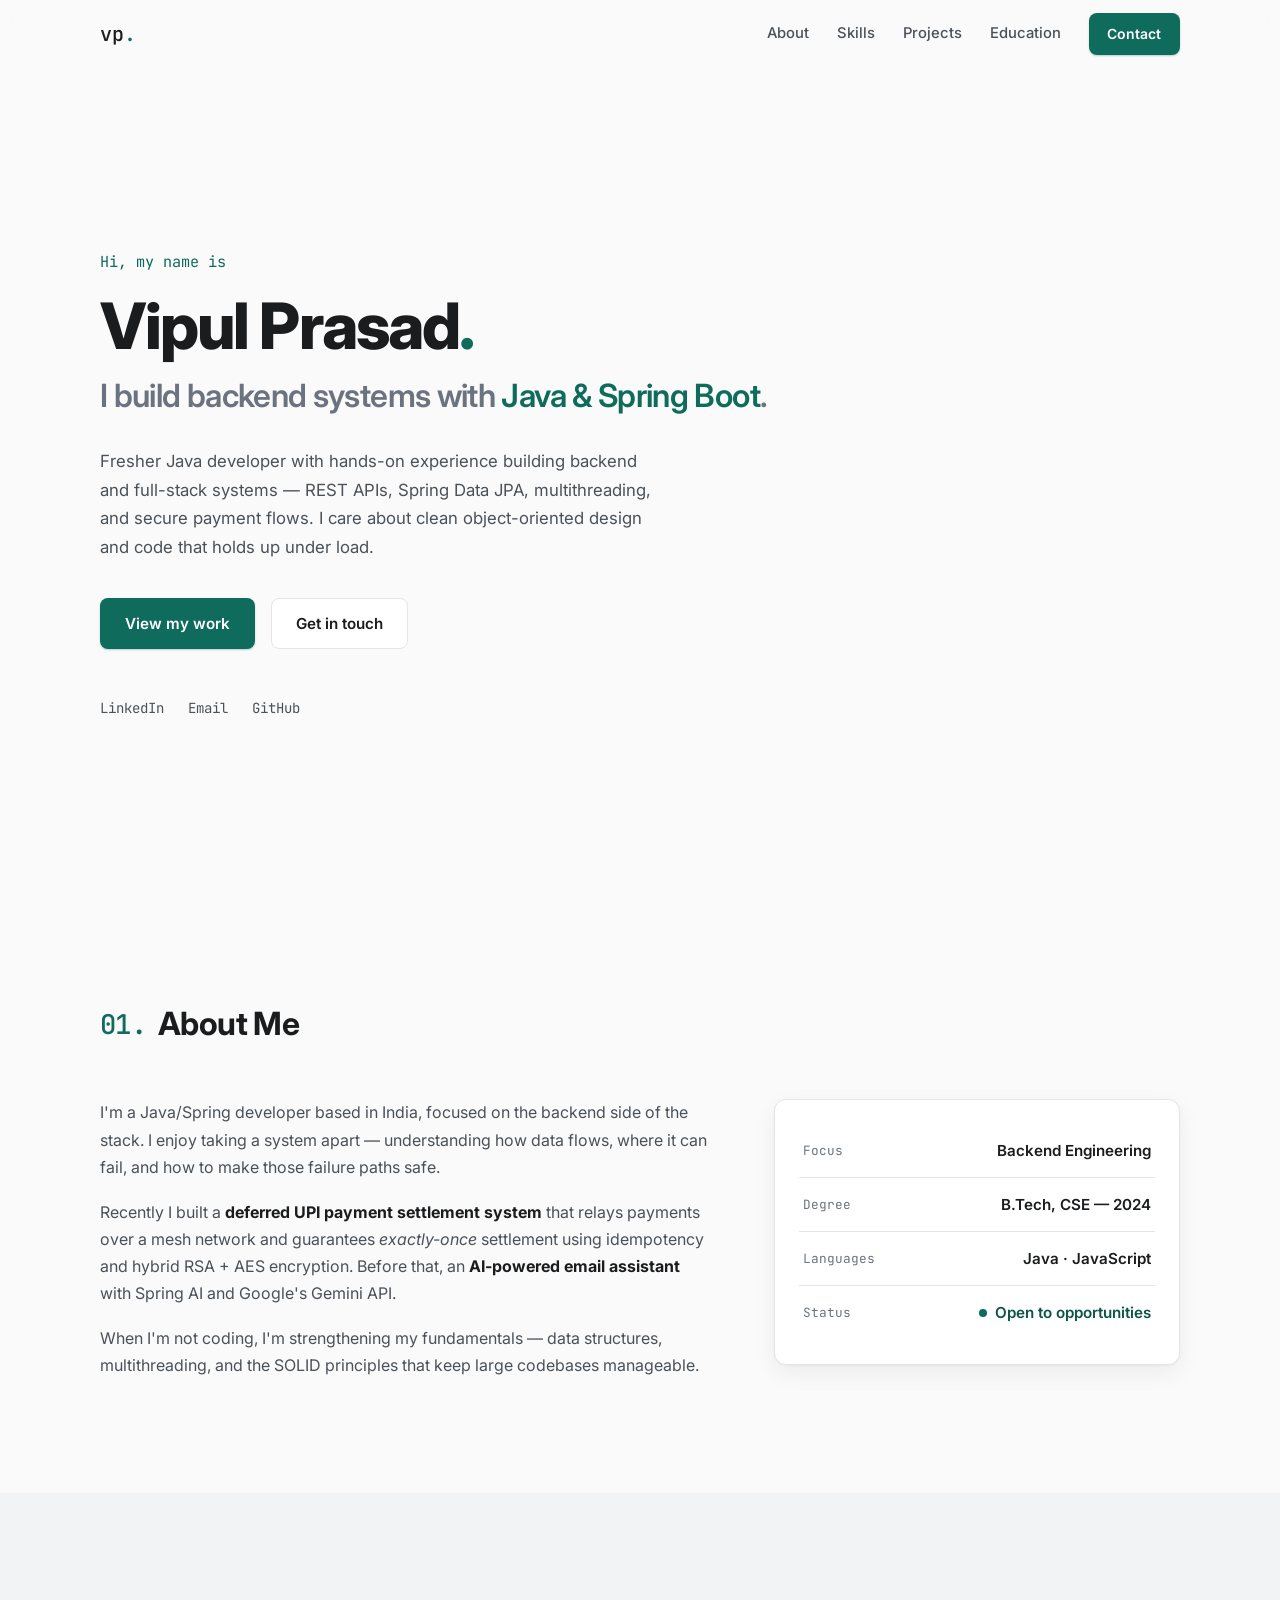
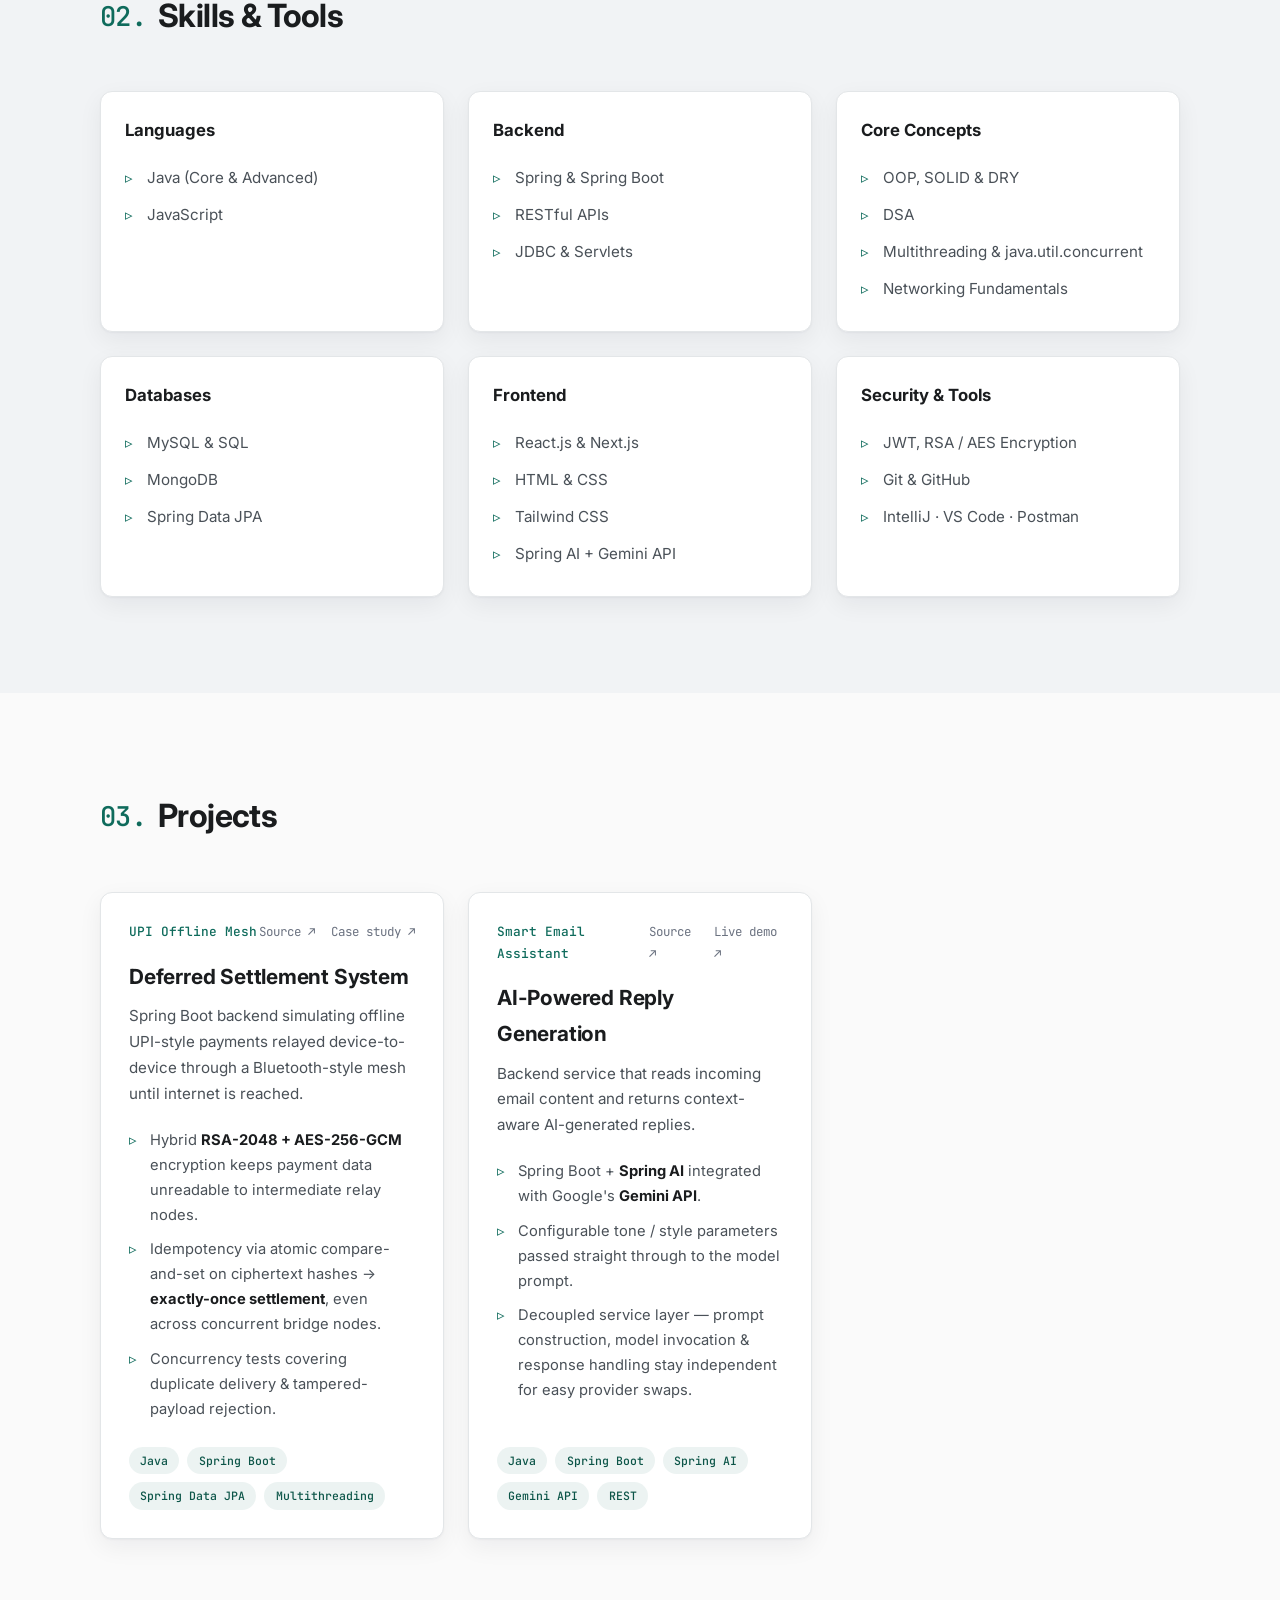
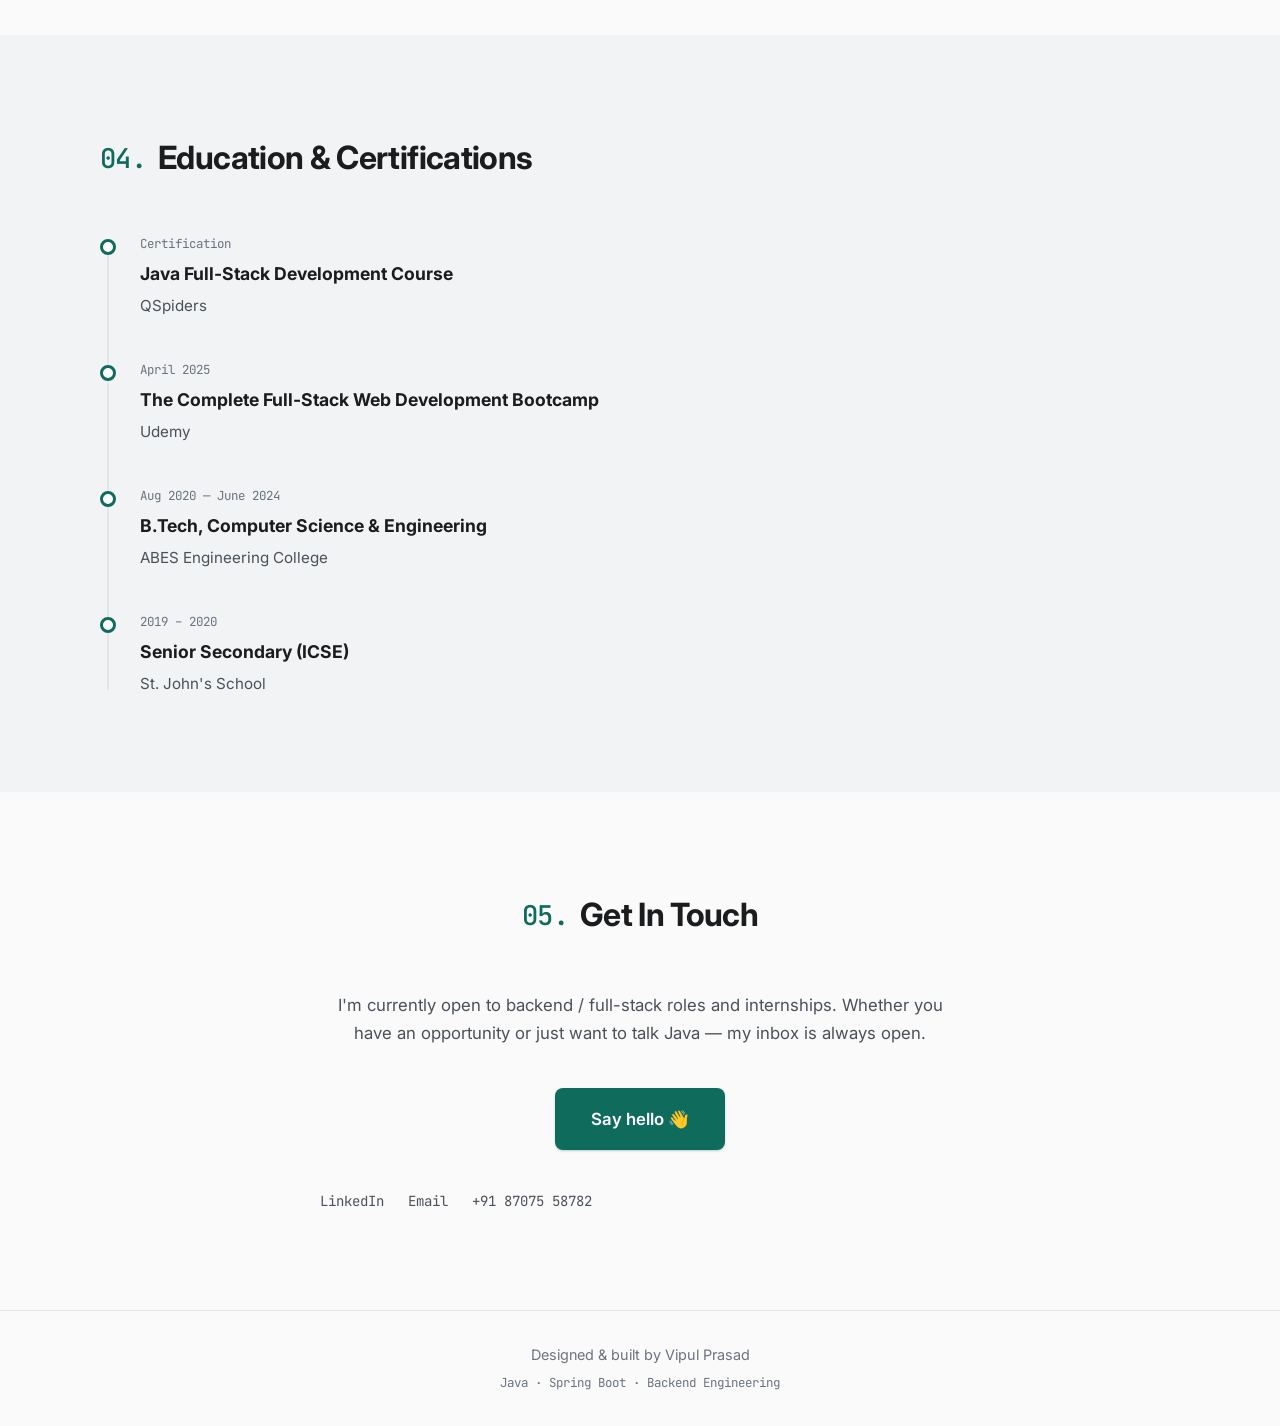
==== index.html @ 83b2abf5 "Initial portfolio: minimal personal site for Vipul Prasad Static site with hero, about, skills, proj" ====
<!DOCTYPE html>
<html lang="en">
<head>
  <meta charset="UTF-8" />
  <meta name="viewport" content="width=device-width, initial-scale=1.0" />
  <title>Vipul Prasad — Java & Spring Boot Developer</title>
  <meta name="description" content="Portfolio of Vipul Prasad, a Java/Spring Boot developer specializing in backend systems, REST APIs, and database-backed services." />

  <!-- Open Graph (nice link previews when you share your site) -->
  <meta property="og:title" content="Vipul Prasad — Java & Spring Boot Developer" />
  <meta property="og:description" content="Backend developer building Java, Spring Boot & REST API systems." />
  <meta property="og:type" content="website" />

  <link rel="preconnect" href="https://fonts.googleapis.com" />
  <link rel="preconnect" href="https://fonts.gstatic.com" crossorigin />
  <link href="https://fonts.googleapis.com/css2?family=Inter:wght@400;500;600;700;800&family=JetBrains+Mono:wght@400;500&display=swap" rel="stylesheet" />
  <link rel="stylesheet" href="styles.css" />
</head>
<body>

  <!-- ============ NAVBAR ============ -->
  <header class="navbar" id="navbar">
    <div class="container nav-inner">
      <a href="#home" class="logo">vp<span class="logo-dot">.</span></a>
      <nav class="nav-links" id="nav-links">
        <a href="#about">About</a>
        <a href="#skills">Skills</a>
        <a href="#projects">Projects</a>
        <a href="#education">Education</a>
        <a href="#contact" class="btn btn-sm btn-primary">Contact</a>
      </nav>
      <button class="nav-toggle" id="nav-toggle" aria-label="Toggle menu" aria-expanded="false">
        <span></span><span></span><span></span>
      </button>
    </div>
  </header>

  <main>
    <!-- ============ HERO ============ -->
    <section class="hero" id="home">
      <div class="container hero-inner">
        <p class="hero-eyebrow reveal">Hi, my name is</p>
        <h1 class="reveal">Vipul Prasad<span class="accent">.</span></h1>
        <h2 class="hero-sub reveal">I build backend systems with <span class="accent">Java &amp; Spring Boot</span>.</h2>
        <p class="hero-desc reveal">
          Fresher Java developer with hands-on experience building backend and full-stack systems —
          REST APIs, Spring Data JPA, multithreading, and secure payment flows.
          I care about clean object-oriented design and code that holds up under load.
        </p>
        <div class="hero-cta reveal">
          <a href="#projects" class="btn btn-primary">View my work</a>
          <a href="#contact" class="btn btn-outline">Get in touch</a>
        </div>
        <div class="hero-links reveal">
          <a href="https://linkedin.com/in/vipu1prasad" target="_blank" rel="noopener" aria-label="LinkedIn">LinkedIn</a>
          <a href="mailto:vipulprasad108@gmail.com" aria-label="Email">Email</a>
          <a href="https://github.com/" target="_blank" rel="noopener" aria-label="GitHub">GitHub</a>
        </div>
      </div>
    </section>

    <!-- ============ ABOUT ============ -->
    <section class="section" id="about">
      <div class="container">
        <h2 class="section-title reveal"><span class="section-num">01.</span> About Me</h2>
        <div class="about-grid">
          <div class="reveal">
            <p>
              I'm a Java/Spring developer based in India, focused on the backend side of the stack.
              I enjoy taking a system apart — understanding how data flows, where it can fail, and
              how to make those failure paths safe.
            </p>
            <p>
              Recently I built a <strong>deferred UPI payment settlement system</strong> that relays payments
              over a mesh network and guarantees <em>exactly-once</em> settlement using idempotency and hybrid
              RSA + AES encryption. Before that, an <strong>AI-powered email assistant</strong> with Spring AI
              and Google's Gemini API.
            </p>
            <p>
              When I'm not coding, I'm strengthening my fundamentals — data structures, multithreading,
              and the SOLID principles that keep large codebases manageable.
            </p>
          </div>
          <div class="about-facts reveal">
            <div class="fact">
              <span class="fact-label">Focus</span>
              <span class="fact-value">Backend Engineering</span>
            </div>
            <div class="fact">
              <span class="fact-label">Degree</span>
              <span class="fact-value">B.Tech, CSE — 2024</span>
            </div>
            <div class="fact">
              <span class="fact-label">Languages</span>
              <span class="fact-value">Java · JavaScript</span>
            </div>
            <div class="fact">
              <span class="fact-label">Status</span>
              <span class="fact-value fact-open"><span class="dot"></span> Open to opportunities</span>
            </div>
          </div>
        </div>
      </div>
    </section>

    <!-- ============ SKILLS ============ -->
    <section class="section section-alt" id="skills">
      <div class="container">
        <h2 class="section-title reveal"><span class="section-num">02.</span> Skills &amp; Tools</h2>
        <div class="skills-grid">
          <div class="skill-card reveal">
            <h3> Languages</h3>
            <ul>
              <li>Java (Core &amp; Advanced)</li>
              <li>JavaScript</li>
            </ul>
          </div>
          <div class="skill-card reveal">
            <h3> Backend</h3>
            <ul>
              <li>Spring &amp; Spring Boot</li>
              <li>RESTful APIs</li>
              <li>JDBC &amp; Servlets</li>
            </ul>
          </div>
          <div class="skill-card reveal">
            <h3> Core Concepts</h3>
            <ul>
              <li>OOP, SOLID &amp; DRY</li>
              <li>DSA</li>
              <li>Multithreading &amp; java.util.concurrent</li>
              <li>Networking Fundamentals</li>
            </ul>
          </div>
          <div class="skill-card reveal">
            <h3> Databases</h3>
            <ul>
              <li>MySQL &amp; SQL</li>
              <li>MongoDB</li>
              <li>Spring Data JPA</li>
            </ul>
          </div>
          <div class="skill-card reveal">
            <h3> Frontend</h3>
            <ul>
              <li>React.js &amp; Next.js</li>
              <li>HTML &amp; CSS</li>
              <li>Tailwind CSS</li>
              <li>Spring AI + Gemini API</li>
            </ul>
          </div>
          <div class="skill-card reveal">
            <h3> Security &amp; Tools</h3>
            <ul>
              <li>JWT, RSA / AES Encryption</li>
              <li>Git &amp; GitHub</li>
              <li>IntelliJ · VS Code · Postman</li>
            </ul>
          </div>
        </div>
      </div>
    </section>

    <!-- ============ PROJECTS ============ -->
    <section class="section" id="projects">
      <div class="container">
        <h2 class="section-title reveal"><span class="section-num">03.</span> Projects</h2>
        <div class="projects-grid">

          <article class="project-card reveal">
            <div class="project-top">
              <span class="project-folder">UPI Offline Mesh</span>
              <span class="project-links">
                <a href="https://github.com/" target="_blank" rel="noopener" aria-label="Source code">Source ↗</a>
                <a href="#" aria-label="Case study">Case study ↗</a>
              </span>
            </div>
            <h3 class="project-title">Deferred Settlement System</h3>
            <p class="project-desc">
              Spring Boot backend simulating offline UPI-style payments relayed device-to-device through a
              Bluetooth-style mesh until internet is reached.
            </p>
            <ul class="project-points">
              <li>Hybrid <strong>RSA-2048 + AES-256-GCM</strong> encryption keeps payment data unreadable to intermediate relay nodes.</li>
              <li>Idempotency via atomic compare-and-set on ciphertext hashes → <strong>exactly-once settlement</strong>, even across concurrent bridge nodes.</li>
              <li>Concurrency tests covering duplicate delivery &amp; tampered-payload rejection.</li>
            </ul>
            <div class="project-tech">
              <span>Java</span><span>Spring Boot</span><span>Spring Data JPA</span><span>Multithreading</span>
            </div>
          </article>

          <article class="project-card reveal">
            <div class="project-top">
              <span class="project-folder">Smart Email Assistant</span>
              <span class="project-links">
                <a href="https://github.com/" target="_blank" rel="noopener" aria-label="Source code">Source ↗</a>
                <a href="#" aria-label="Live demo">Live demo ↗</a>
              </span>
            </div>
            <h3 class="project-title">AI-Powered Reply Generation</h3>
            <p class="project-desc">
              Backend service that reads incoming email content and returns context-aware AI-generated replies.
            </p>
            <ul class="project-points">
              <li>Spring Boot + <strong>Spring AI</strong> integrated with Google's <strong>Gemini API</strong>.</li>
              <li>Configurable tone / style parameters passed straight through to the model prompt.</li>
              <li>Decoupled service layer — prompt construction, model invocation &amp; response handling stay independent for easy provider swaps.</li>
            </ul>
            <div class="project-tech">
              <span>Java</span><span>Spring Boot</span><span>Spring AI</span><span>Gemini API</span><span>REST</span>
            </div>
          </article>

        </div>
      </div>
    </section>

    <!-- ============ EDUCATION ============ -->
    <section class="section section-alt" id="education">
      <div class="container">
        <h2 class="section-title reveal"><span class="section-num">04.</span> Education &amp; Certifications</h2>

        <div class="timeline">
          <div class="timeline-item reveal">
            <div class="timeline-marker"></div>
            <div class="timeline-content">
              <span class="timeline-date">Certification</span>
              <h3>Java Full-Stack Development Course</h3>
              <p>QSpiders</p>
            </div>
          </div>
          <div class="timeline-item reveal">
            <div class="timeline-marker"></div>
            <div class="timeline-content">
              <span class="timeline-date">April 2025</span>
              <h3>The Complete Full-Stack Web Development Bootcamp</h3>
              <p>Udemy</p>
            </div>
          </div>
          <div class="timeline-item reveal">
            <div class="timeline-marker"></div>
            <div class="timeline-content">
              <span class="timeline-date">Aug 2020 — June 2024</span>
              <h3>B.Tech, Computer Science &amp; Engineering</h3>
              <p>ABES Engineering College</p>
            </div>
          </div>
          <div class="timeline-item reveal">
            <div class="timeline-marker"></div>
            <div class="timeline-content">
              <span class="timeline-date">2019 – 2020</span>
              <h3>Senior Secondary (ICSE)</h3>
              <p>St. John's School</p>
            </div>
          </div>
        </div>
      </div>
    </section>

    <!-- ============ CONTACT ============ -->
    <section class="section contact" id="contact">
      <div class="container contact-inner">
        <h2 class="section-title reveal"><span class="section-num">05.</span> Get In Touch</h2>
        <p class="contact-text reveal">
          I'm currently open to backend / full-stack roles and internships.
          Whether you have an opportunity or just want to talk Java — my inbox is always open.
        </p>
        <a href="mailto:vipulprasad108@gmail.com" class="btn btn-primary btn-lg reveal">Say hello 👋</a>
        <div class="hero-links reveal" style="margin-top: 2.5rem;">
          <a href="https://linkedin.com/in/vipu1prasad" target="_blank" rel="noopener">LinkedIn</a>
          <a href="mailto:vipulprasad108@gmail.com">Email</a>
          <a href="tel:+918707558782">+91 87075 58782</a>
        </div>
      </div>
    </section>
  </main>

  <!-- ============ FOOTER ============ -->
  <footer class="footer">
    <div class="container footer-inner">
      <p>Designed &amp; built by Vipul Prasad</p>
      <p class="footer-meta">Java · Spring Boot · Backend Engineering</p>
    </div>
  </footer>

  <script src="script.js"></script>
</body>
</html>
---- styles.css ----
/* =====================================================
   Vipul Prasad — Portfolio
   Minimal light theme · Inter + JetBrains Mono
   ===================================================== */

:root {
  --bg: #fafafa;
  --bg-alt: #f1f3f5;
  --card: #ffffff;
  --text: #1a1c1e;
  --text-soft: #4a5158;
  --muted: #6b7280;
  --accent: #0f6b5c;
  --accent-soft: rgba(15, 107, 92, 0.08);
  --accent-text: #0c5548;
  --border: #e3e6e8;
  --shadow: 0 1px 2px rgba(16, 24, 40, 0.04), 0 8px 24px rgba(16, 24, 40, 0.06);
  --shadow-hover: 0 2px 4px rgba(16, 24, 40, 0.05), 0 12px 32px rgba(16, 24, 40, 0.1);
  --radius: 12px;
  --font-sans: 'Inter', -apple-system, BlinkMacSystemFont, 'Segoe UI', sans-serif;
  --font-mono: 'JetBrains Mono', 'SF Mono', Consolas, monospace;
}

/* ---------- Reset ---------- */
*, *::before, *::after { box-sizing: border-box; margin: 0; padding: 0; }

html { scroll-behavior: smooth; }

body {
  font-family: var(--font-sans);
  background: var(--bg);
  color: var(--text);
  line-height: 1.7;
  -webkit-font-smoothing: antialiased;
  text-rendering: optimizeLegibility;
}

img { max-width: 100%; display: block; }
a { color: var(--accent-text); text-decoration: none; }
a:hover { text-decoration: underline; }

.container {
  width: min(1080px, 92%);
  margin-inline: auto;
}

/* ---------- Navbar ---------- */
.navbar {
  position: sticky;
  top: 0;
  z-index: 100;
  background: rgba(250, 250, 250, 0.85);
  backdrop-filter: blur(12px);
  -webkit-backdrop-filter: blur(12px);
  border-bottom: 1px solid transparent;
  transition: border-color 0.25s ease, background 0.25s ease;
}

.navbar.scrolled { border-bottom-color: var(--border); background: rgba(250, 250, 250, 0.95); }

.nav-inner {
  display: flex;
  align-items: center;
  justify-content: space-between;
  height: 68px;
}

.logo {
  font-family: var(--font-mono);
  font-weight: 500;
  font-size: 1.25rem;
  color: var(--text);
}
.logo:hover { text-decoration: none; color: var(--accent-text); }
.logo-dot { color: var(--accent); }

.nav-links { display: flex; align-items: center; gap: 1.75rem; }
.nav-links a:not(.btn) { color: var(--text-soft); font-size: 0.925rem; font-weight: 500; }
.nav-links a:not(.btn):hover { color: var(--accent-text); text-decoration: none; }

/* Hamburger */
.nav-toggle { display: none; background: none; border: 0; cursor: pointer; padding: 6px; }
.nav-toggle span {
  display: block;
  width: 22px; height: 2px;
  background: var(--text);
  margin: 5px 0;
  border-radius: 2px;
  transition: transform 0.3s ease, opacity 0.3s ease;
}
.nav-toggle.active span:nth-child(1) { transform: translateY(7px) rotate(45deg); }
.nav-toggle.active span:nth-child(2) { opacity: 0; }
.nav-toggle.active span:nth-child(3) { transform: translateY(-7px) rotate(-45deg); }

/* ---------- Buttons ---------- */
.btn {
  display: inline-flex;
  align-items: center;
  justify-content: center;
  padding: 0.75rem 1.5rem;
  border-radius: 8px;
  font-weight: 600;
  font-size: 0.95rem;
  border: 1px solid transparent;
  cursor: pointer;
  transition: transform 0.15s ease, box-shadow 0.15s ease, background 0.15s ease, color 0.15s ease;
}
.btn:hover { text-decoration: none; transform: translateY(-1px); }

.btn-primary {
  background: var(--accent);
  color: #fff;
  box-shadow: 0 1px 2px rgba(15, 107, 92, 0.3);
}
.btn-primary:hover { background: var(--accent-text); box-shadow: 0 4px 12px rgba(15, 107, 92, 0.25); }

.btn-outline {
  border-color: var(--border);
  color: var(--text);
  background: var(--card);
}
.btn-outline:hover { border-color: var(--accent); color: var(--accent-text); }

.btn-sm { padding: 0.5rem 1.1rem; font-size: 0.875rem; }
.btn-lg { padding: 1rem 2.2rem; font-size: 1.05rem; }

/* ---------- Hero ---------- */
.hero {
  min-height: calc(100vh - 68px);
  display: flex;
  align-items: center;
  padding: 4rem 0;
}

.hero-eyebrow {
  font-family: var(--font-mono);
  color: var(--accent);
  font-size: 0.95rem;
  margin-bottom: 1rem;
}

.hero h1 { font-size: clamp(2.5rem, 6vw, 4rem); font-weight: 800; letter-spacing: -0.03em; line-height: 1.1; }
.hero-sub { font-size: clamp(1.4rem, 3.5vw, 2rem); color: var(--muted); font-weight: 600; margin-top: 0.5rem; letter-spacing: -0.02em; }
.hero-desc { max-width: 560px; margin-top: 1.5rem; color: var(--text-soft); font-size: 1.05rem; }
.accent { color: var(--accent); }

.hero-cta { display: flex; gap: 1rem; margin-top: 2.25rem; flex-wrap: wrap; }

.hero-links { display: flex; gap: 1.5rem; margin-top: 3rem; }
.hero-links a {
  font-family: var(--font-mono);
  font-size: 0.875rem;
  color: var(--text-soft);
  position: relative;
}
.hero-links a::after {
  content: '';
  position: absolute;
  left: 0; bottom: -4px;
  width: 0; height: 1.5px;
  background: var(--accent);
  transition: width 0.25s ease;
}
.hero-links a:hover { color: var(--accent-text); text-decoration: none; }
.hero-links a:hover::after { width: 100%; }

/* ---------- Sections ---------- */
.section { padding: 6rem 0; }
.section-alt { background: var(--bg-alt); }

.section-title {
  font-size: clamp(1.6rem, 3vw, 2rem);
  font-weight: 700;
  letter-spacing: -0.02em;
  margin-bottom: 3rem;
  display: flex;
  align-items: center;
  gap: 0.75rem;
}
.section-num { font-family: var(--font-mono); color: var(--accent); font-size: 0.85em; font-weight: 500; }

/* ---------- About ---------- */
.about-grid {
  display: grid;
  grid-template-columns: 1.5fr 1fr;
  gap: 4rem;
  align-items: start;
}

.about-grid p { color: var(--text-soft); margin-bottom: 1.1rem; }
.about-grid strong { color: var(--text); }

.about-facts {
  background: var(--card);
  border: 1px solid var(--border);
  border-radius: var(--radius);
  padding: 1.5rem;
  box-shadow: var(--shadow);
}

.fact {
  display: flex;
  justify-content: space-between;
  align-items: center;
  gap: 1rem;
  padding: 0.85rem 0.25rem;
}
.fact + .fact { border-top: 1px solid var(--border); }

.fact-label { font-family: var(--font-mono); font-size: 0.8rem; color: var(--muted); }
.fact-value { font-weight: 600; font-size: 0.95rem; text-align: right; }

.fact-open { display: flex; align-items: center; gap: 0.5rem; color: var(--accent-text); }
.dot {
  width: 8px; height: 8px;
  background: var(--accent);
  border-radius: 50%;
  animation: pulse 2s infinite;
}
@keyframes pulse {
  0%, 100% { opacity: 1; transform: scale(1); }
  50% { opacity: 0.5; transform: scale(0.85); }
}

/* ---------- Skills ---------- */
.skills-grid {
  display: grid;
  grid-template-columns: repeat(auto-fill, minmax(300px, 1fr));
  gap: 1.5rem;
}

.skill-card {
  background: var(--card);
  border: 1px solid var(--border);
  border-radius: var(--radius);
  padding: 1.5rem;
  box-shadow: var(--shadow);
  transition: transform 0.2s ease, box-shadow 0.2s ease;
}
.skill-card:hover { transform: translateY(-3px); box-shadow: var(--shadow-hover); }

.skill-card h3 { font-size: 1.05rem; margin-bottom: 0.9rem; }

.skill-card ul { list-style: none; }
.skill-card li {
  color: var(--text-soft);
  font-size: 0.95rem;
  padding: 0.35rem 0;
  padding-left: 1.4rem;
  position: relative;
}
.skill-card li::before {
  content: '▹';
  position: absolute;
  left: 0;
  color: var(--accent);
}

/* ---------- Projects ---------- */
.projects-grid {
  display: grid;
  grid-template-columns: repeat(auto-fill, minmax(340px, 1fr));
  gap: 1.5rem;
}

.project-card {
  background: var(--card);
  border: 1px solid var(--border);
  border-radius: var(--radius);
  padding: 1.75rem;
  box-shadow: var(--shadow);
  display: flex;
  flex-direction: column;
  transition: transform 0.2s ease, box-shadow 0.2s ease, border-color 0.2s ease;
}
.project-card:hover { transform: translateY(-4px); box-shadow: var(--shadow-hover); border-color: rgba(15, 107, 92, 0.35); }

.project-top { display: flex; justify-content: space-between; align-items: center; margin-bottom: 1rem; }
.project-folder { font-family: var(--font-mono); font-size: 0.8rem; color: var(--accent); font-weight: 500; }
.project-links { display: flex; gap: 1rem; }
.project-links a { font-family: var(--font-mono); font-size: 0.78rem; color: var(--muted); }
.project-links a:hover { color: var(--accent-text); text-decoration: none; }

.project-title { font-size: 1.3rem; font-weight: 700; letter-spacing: -0.01em; margin-bottom: 0.6rem; }
.project-desc { color: var(--text-soft); font-size: 0.95rem; margin-bottom: 1rem; }

.project-points { list-style: none; margin-bottom: 1.25rem; flex-grow: 1; }
.project-points li {
  color: var(--text-soft);
  font-size: 0.92rem;
  padding: 0.3rem 0 0.3rem 1.3rem;
  position: relative;
}
.project-points li::before { content: '▹'; position: absolute; left: 0; color: var(--accent); }
.project-points strong { color: var(--text); }

.project-tech { display: flex; flex-wrap: wrap; gap: 0.5rem; }
.project-tech span {
  font-family: var(--font-mono);
  font-size: 0.72rem;
  padding: 0.25rem 0.7rem;
  border-radius: 999px;
  background: var(--accent-soft);
  color: var(--accent-text);
  font-weight: 500;
}

/* ---------- Education timeline ---------- */
.timeline { position: relative; max-width: 640px; }
.timeline::before {
  content: '';
  position: absolute;
  left: 7px;
  top: 6px; bottom: 6px;
  width: 2px;
  background: var(--border);
}

.timeline-item { position: relative; padding: 0 0 2.5rem 2.5rem; }
.timeline-item:last-child { padding-bottom: 0; }

.timeline-marker {
  position: absolute;
  left: 0;
  top: 6px;
  width: 16px; height: 16px;
  border-radius: 50%;
  background: var(--card);
  border: 3px solid var(--accent);
}

.timeline-date { font-family: var(--font-mono); font-size: 0.78rem; color: var(--muted); display: block; margin-bottom: 0.3rem; }
.timeline-content h3 { font-size: 1.1rem; margin-bottom: 0.25rem; }
.timeline-content p { color: var(--text-soft); font-size: 0.95rem; }

/* ---------- Contact ---------- */
.contact-inner { text-align: center; max-width: 640px; }
.contact-inner .section-title { justify-content: center; }
.contact-text { color: var(--text-soft); font-size: 1.05rem; margin-bottom: 2.5rem; }

/* ---------- Footer ---------- */
.footer { border-top: 1px solid var(--border); padding: 2rem 0; }
.footer-inner { text-align: center; }
.footer p { color: var(--muted); font-size: 0.9rem; }
.footer-meta { font-family: var(--font-mono); font-size: 0.78rem !important; margin-top: 0.3rem; color: var(--muted); }

/* ---------- Reveal animation ---------- */
.reveal {
  opacity: 0;
  transform: translateY(24px);
  transition: opacity 0.6s ease, transform 0.6s ease;
}
.reveal.visible { opacity: 1; transform: none; }

@media (prefers-reduced-motion: reduce) {
  html { scroll-behavior: auto; }
  .reveal { opacity: 1; transform: none; transition: none; }
  .dot { animation: none; }
}

/* ---------- Responsive ---------- */
@media (max-width: 820px) {
  .about-grid { grid-template-columns: 1fr; gap: 2.5rem; }

  .nav-toggle { display: block; }

  .nav-links {
    position: absolute;
    top: 68px;
    left: 0; right: 0;
    background: var(--card);
    border-bottom: 1px solid var(--border);
    flex-direction: column;
    align-items: stretch;
    gap: 0;
    padding: 0.75rem 0;
    box-shadow: var(--shadow);
    display: none;
  }
  .nav-links.open { display: flex; }
  .nav-links a { padding: 0.85rem 1.5rem; }
  .nav-links .btn { margin: 0.5rem 1.5rem; }

  .section { padding: 4.5rem 0; }
  .hero { min-height: auto; padding: 5rem 0 4rem; }
}

@media (max-width: 480px) {
  .hero h1 { font-size: 2.4rem; }
  .hero-cta .btn { width: 100%; }
  .projects-grid { grid-template-columns: 1fr; }
}
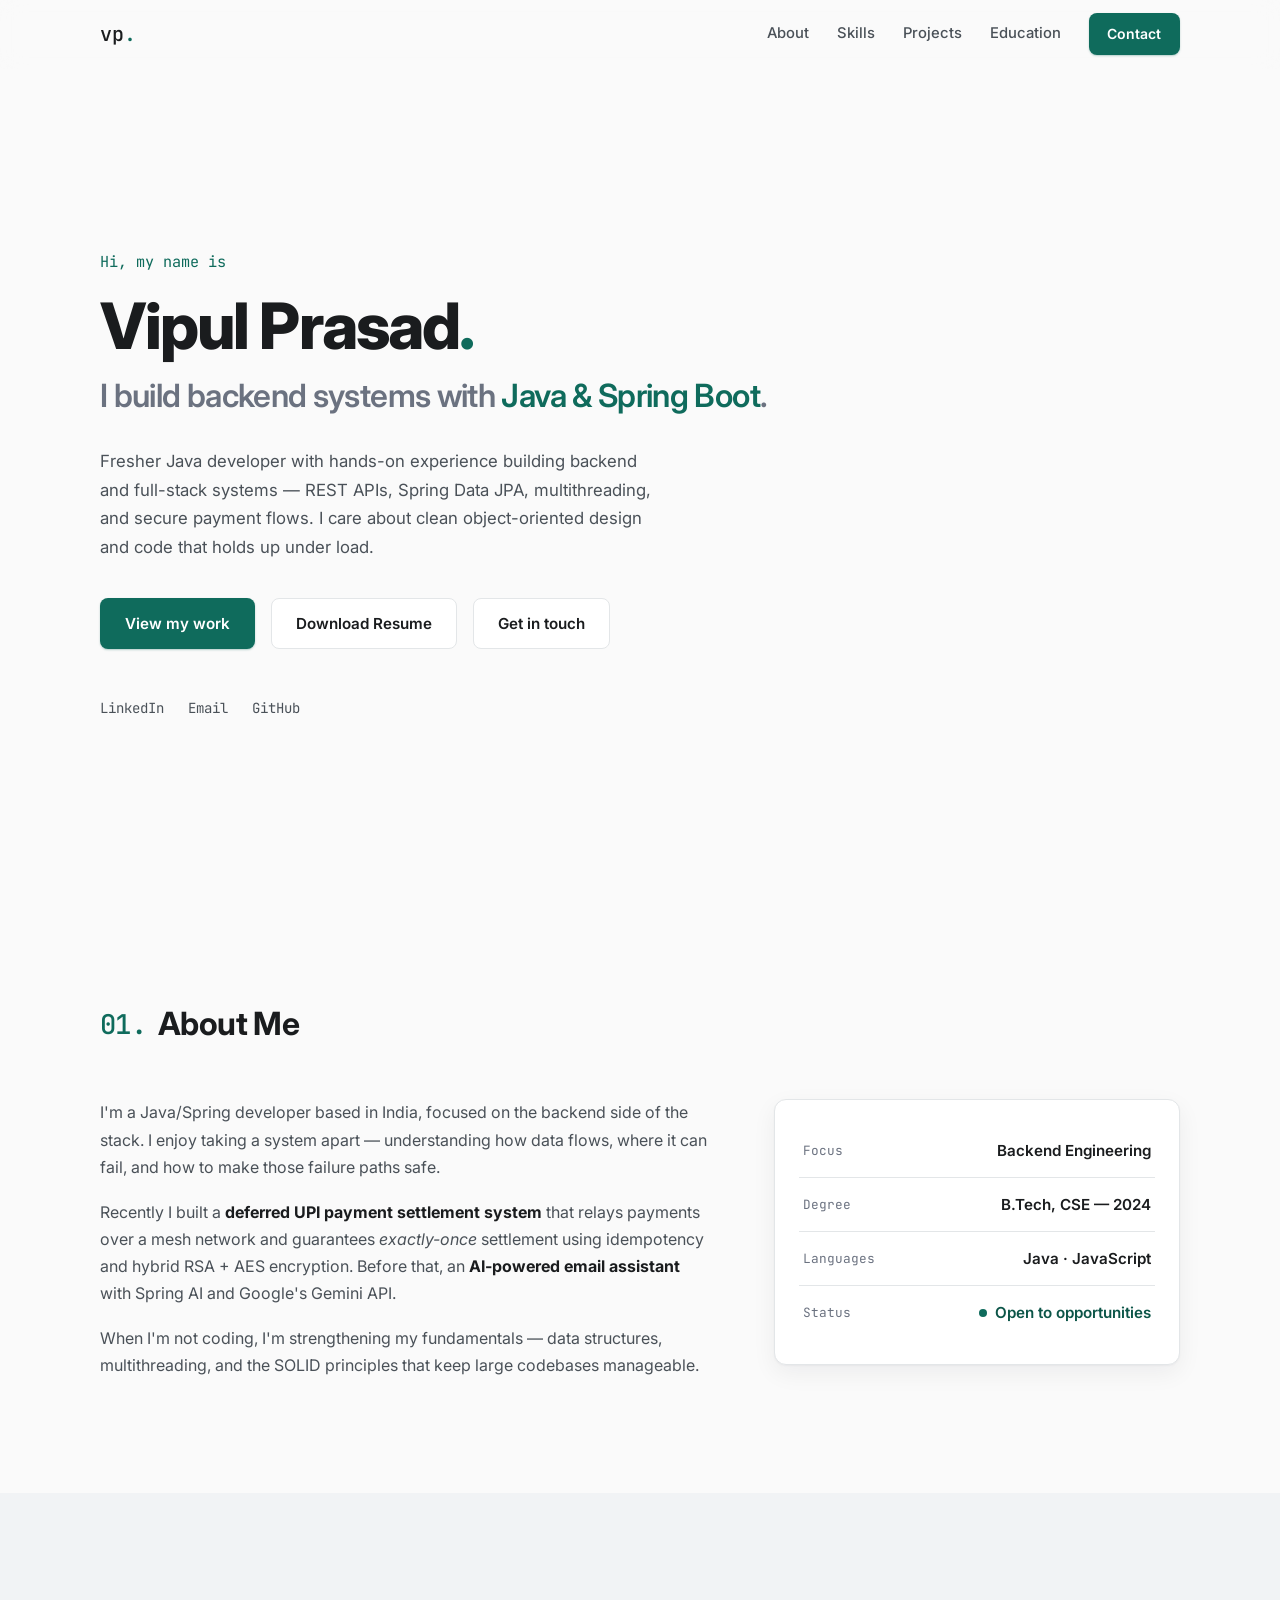
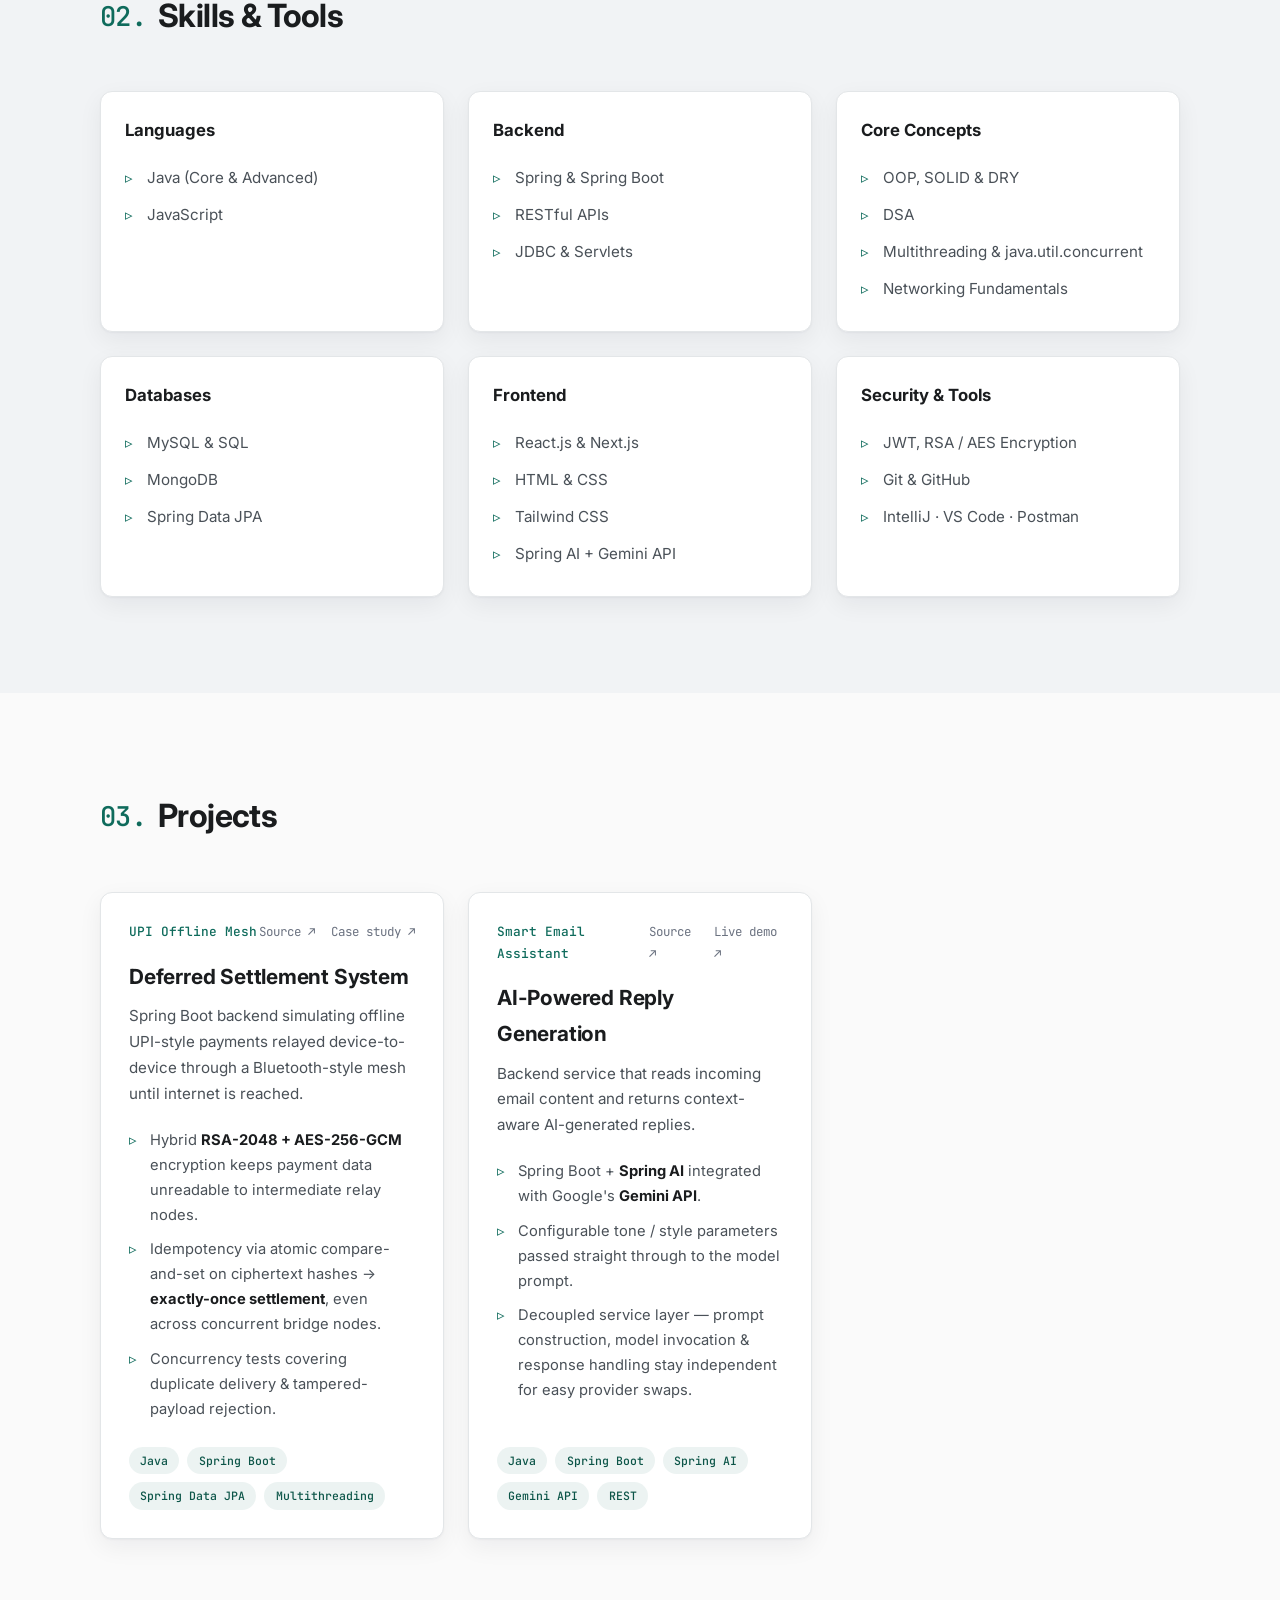
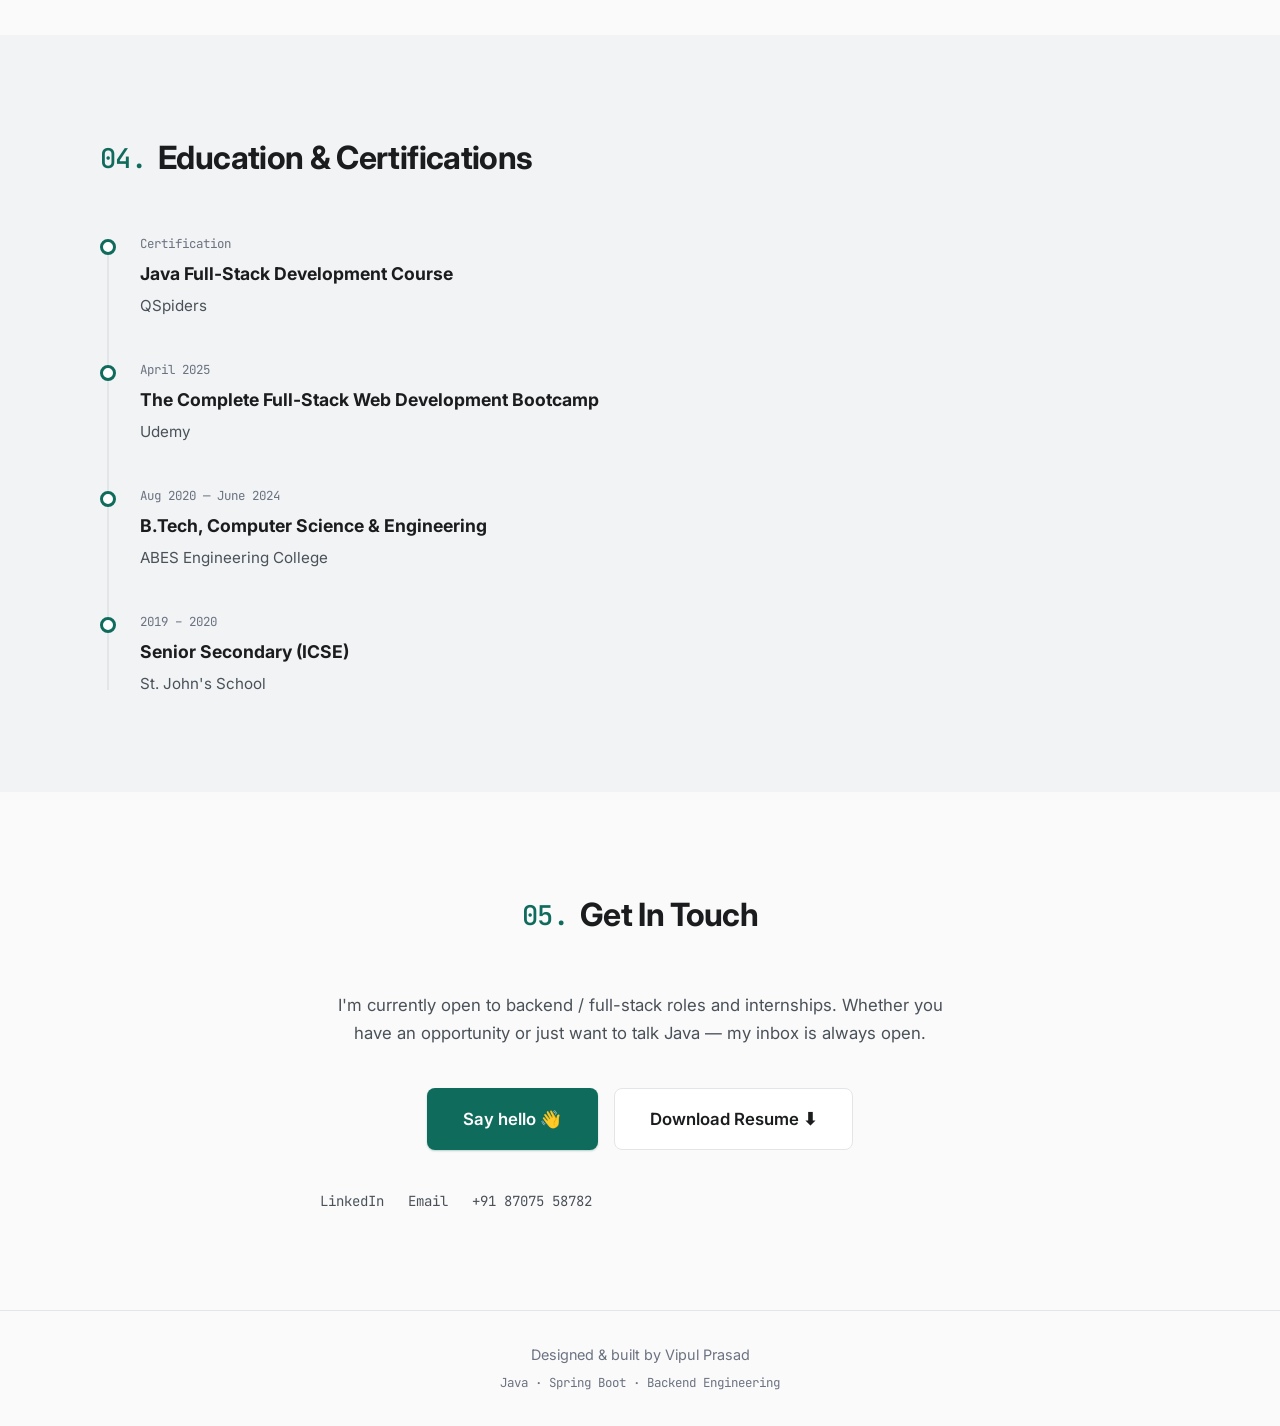
==== commit 5b4e8c03: "Add downloadable resume (one-page PDF) with buttons in hero and contact Generate a print-styled A4 r" ====
--- a/index.html
+++ b/index.html
@@ -49,12 +49,13 @@
         </p>
         <div class="hero-cta reveal">
           <a href="#projects" class="btn btn-primary">View my work</a>
+          <a href="resume.pdf" download class="btn btn-outline">Download Resume</a>
           <a href="#contact" class="btn btn-outline">Get in touch</a>
         </div>
         <div class="hero-links reveal">
           <a href="https://linkedin.com/in/vipu1prasad" target="_blank" rel="noopener" aria-label="LinkedIn">LinkedIn</a>
           <a href="mailto:vipulprasad108@gmail.com" aria-label="Email">Email</a>
-          <a href="https://github.com/" target="_blank" rel="noopener" aria-label="GitHub">GitHub</a>
+          <a href="https://github.com/VipPrasad" target="_blank" rel="noopener" aria-label="GitHub">GitHub</a>
         </div>
       </div>
     </section>
@@ -171,7 +172,7 @@
             <div class="project-top">
               <span class="project-folder">UPI Offline Mesh</span>
               <span class="project-links">
-                <a href="https://github.com/" target="_blank" rel="noopener" aria-label="Source code">Source ↗</a>
+                <a href="https://github.com/VipPrasad?tab=repositories" target="_blank" rel="noopener" aria-label="Source code">Source ↗</a>
                 <a href="#" aria-label="Case study">Case study ↗</a>
               </span>
             </div>
@@ -194,7 +195,7 @@
             <div class="project-top">
               <span class="project-folder">Smart Email Assistant</span>
               <span class="project-links">
-                <a href="https://github.com/" target="_blank" rel="noopener" aria-label="Source code">Source ↗</a>
+                <a href="https://github.com/VipPrasad?tab=repositories" target="_blank" rel="noopener" aria-label="Source code">Source ↗</a>
                 <a href="#" aria-label="Live demo">Live demo ↗</a>
               </span>
             </div>
@@ -266,7 +267,10 @@
           I'm currently open to backend / full-stack roles and internships.
           Whether you have an opportunity or just want to talk Java — my inbox is always open.
         </p>
-        <a href="mailto:vipulprasad108@gmail.com" class="btn btn-primary btn-lg reveal">Say hello 👋</a>
+        <div class="contact-cta reveal">
+          <a href="mailto:vipulprasad108@gmail.com" class="btn btn-primary btn-lg">Say hello 👋</a>
+          <a href="resume.pdf" download class="btn btn-outline btn-lg">Download Resume ⬇</a>
+        </div>
         <div class="hero-links reveal" style="margin-top: 2.5rem;">
           <a href="https://linkedin.com/in/vipu1prasad" target="_blank" rel="noopener">LinkedIn</a>
           <a href="mailto:vipulprasad108@gmail.com">Email</a>
--- a/styles.css
+++ b/styles.css
@@ -338,6 +338,13 @@
 .contact-inner .section-title { justify-content: center; }
 .contact-text { color: var(--text-soft); font-size: 1.05rem; margin-bottom: 2.5rem; }
 
+.contact-cta { display: flex; justify-content: center; gap: 1rem; flex-wrap: wrap; }
+
+@media (max-width: 480px) {
+  .contact-cta { flex-direction: column; }
+  .contact-cta .btn { width: 100%; }
+}
+
 /* ---------- Footer ---------- */
 .footer { border-top: 1px solid var(--border); padding: 2rem 0; }
 .footer-inner { text-align: center; }
